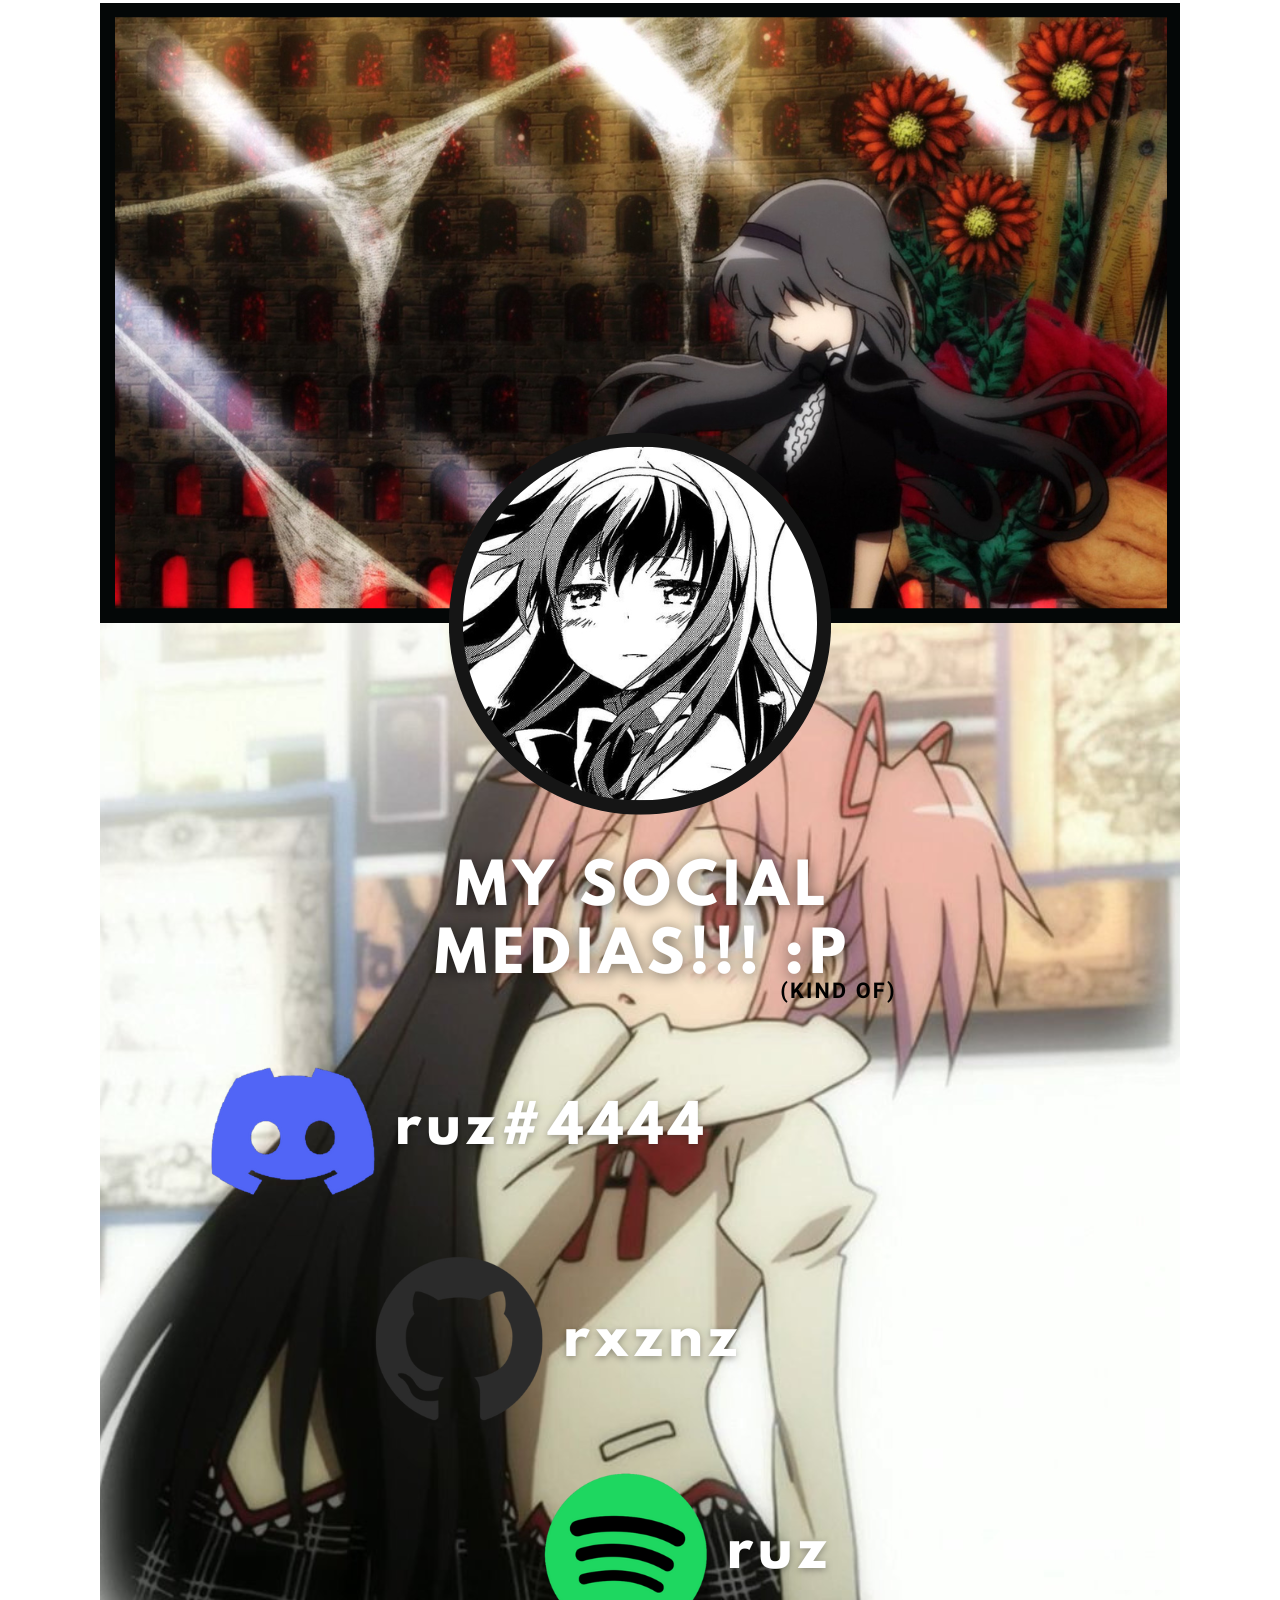
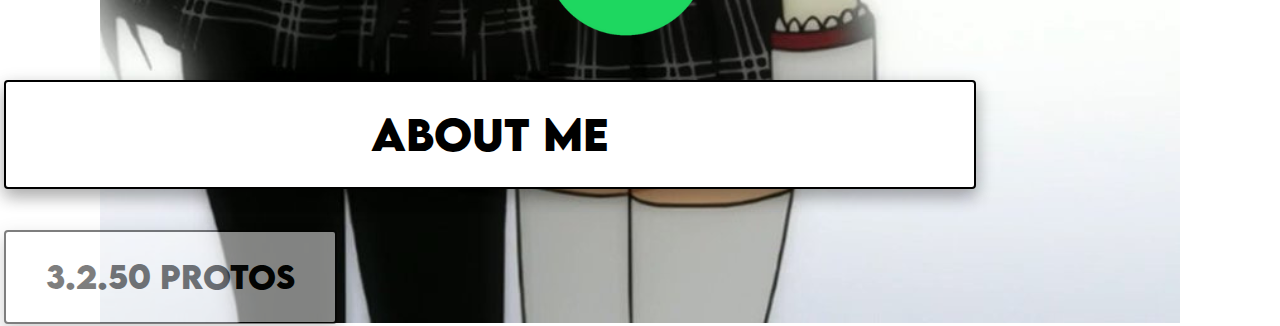
==== index.html @ 3820911e "Update index.html" ====
<!DOCTYPE html>
<html>
<head>
<title>urmom</title>

<meta content="helloo!!" property="og:title" />
<meta content="idk lol" property="og:description" />
<meta content="https://ruzsian.gq" property="og:url" />
<meta name="og:image" itemprop="image" content="https://ruzsian.gq/Assets/pictures/homuraembed.jpg" />
<meta content="#E3F8FF" data-react-helmet="true" name="theme-color" />
<meta name="twitter:card" content="summary_large_image">

</head>

<link href="index.css" rel="stylesheet" type="text/css">
<body>

<a href="./Others/AboutMe/aboutme.html" class="button">About Me</a>

<a href="./Others/hehe/hu-tao-pranked.gif" class="protos">3.2.50 protos</a>

</body>

</body>
</html>
---- index.css ----
@font-face {
   font-family: 'LemonBold';
   src: url(./Assets/fonts/LEMONMILK-Bold.otf);
}
body {
    background-image: url(./Assets/pictures/homura.png);
    background-position: center;
    background-repeat: no-repeat;
    display: block;
    height: 1910px;
}

.button {
  font-family: 'LemonBold';
  background-color: white;
  border: black solid 2px;
  box-shadow: 0 8px 16px 0 rgba(0,0,0,0.2), 0 6px 20px 0 rgba(0,0,0,0.19);
  transition-duration: 0.25s;
  border-radius: 4px;
  color: black;
  padding: 25px 365px;
  text-decoration: none;
  font-size: 41px;
  position: absolute;
  top: 1680px;
  left: 4px;
}

.protos {
  font-family: 'LemonBold';
  background-color: white;
  border: black solid 2px;
  box-shadow: 0 8px 16px 0 rgba(0,0,0,0.2), 0 6px 20px 0 rgba(0,0,0,0.19);
  transition-duration: 0.25s;
  border-radius: 4px;
  color: black;
  padding: 25px 40px;
  text-decoration: none;
  font-size: 30px;
  position: absolute;
  top: 1830px;
  left: 4px;
  opacity: 50%;
}

.button:hover {
  background-color: black;
  color: white;
}

.protos:hover {
  background-color: black;
  color: white;
}
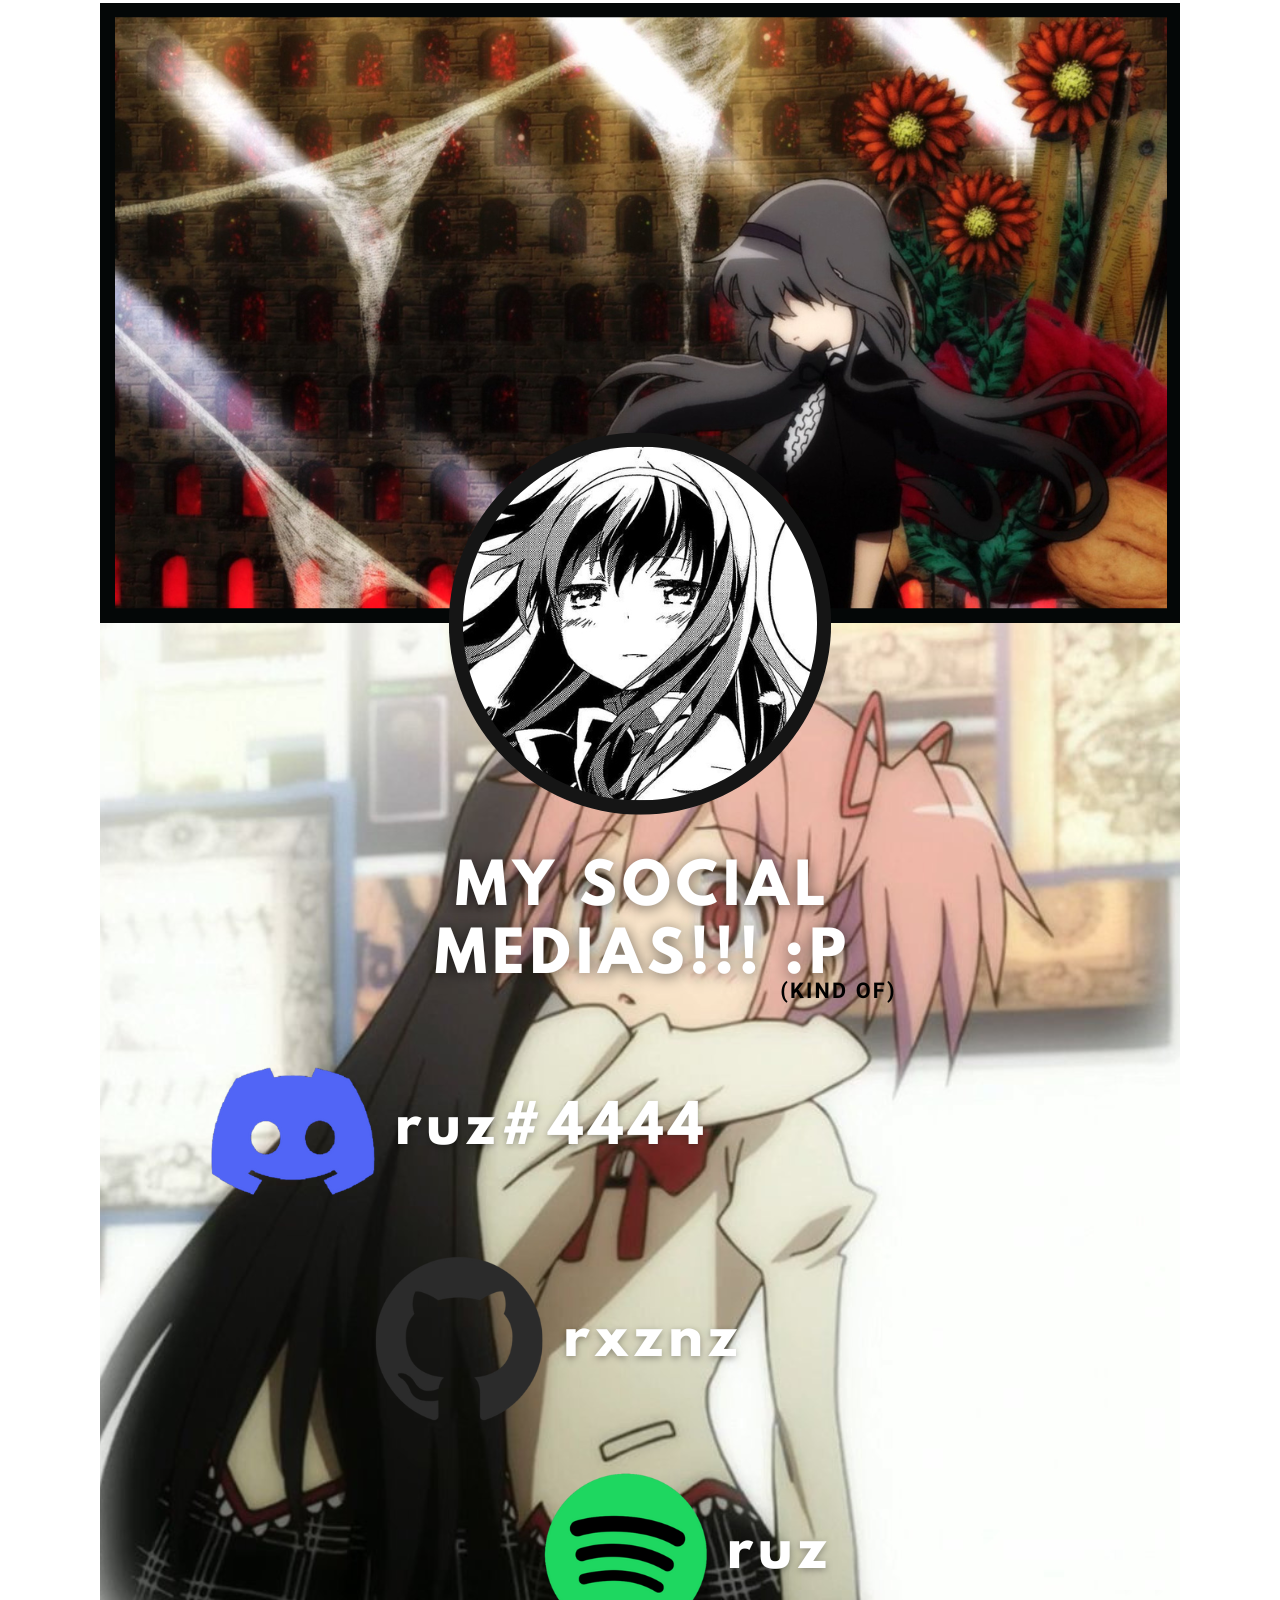
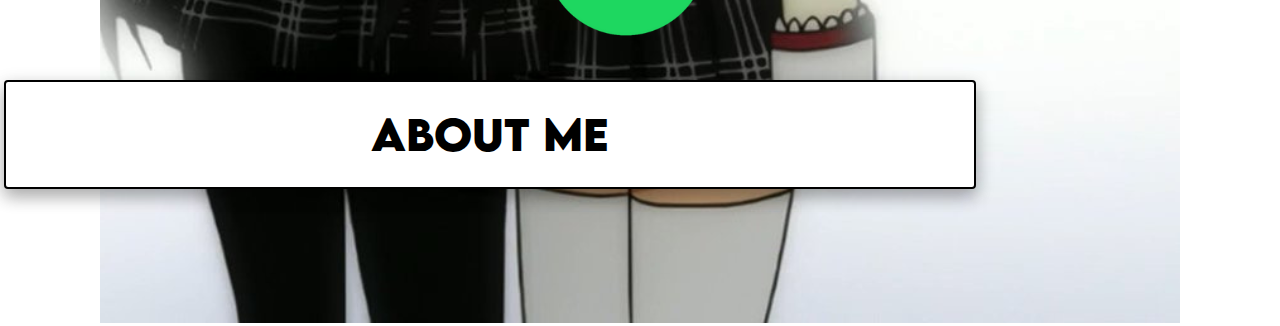
==== commit 46309c5d: "Update index.html" ====
--- a/index.html
+++ b/index.html
@@ -7,7 +7,7 @@
 <meta content="idk lol" property="og:description" />
 <meta content="https://ruzsian.gq" property="og:url" />
 <meta name="og:image" itemprop="image" content="https://ruzsian.gq/Assets/pictures/homuraembed.jpg" />
-<meta content="#E3F8FF" data-react-helmet="true" name="theme-color" />
+<meta content="#250040" data-react-helmet="true" name="theme-color" />
 <meta name="twitter:card" content="summary_large_image">
 
 </head>
@@ -17,8 +17,6 @@
 
 <a href="./Others/AboutMe/aboutme.html" class="button">About Me</a>
 
-<a href="./Others/hehe/hu-tao-pranked.gif" class="protos">3.2.50 protos</a>
-
 </body>
 
 </body>
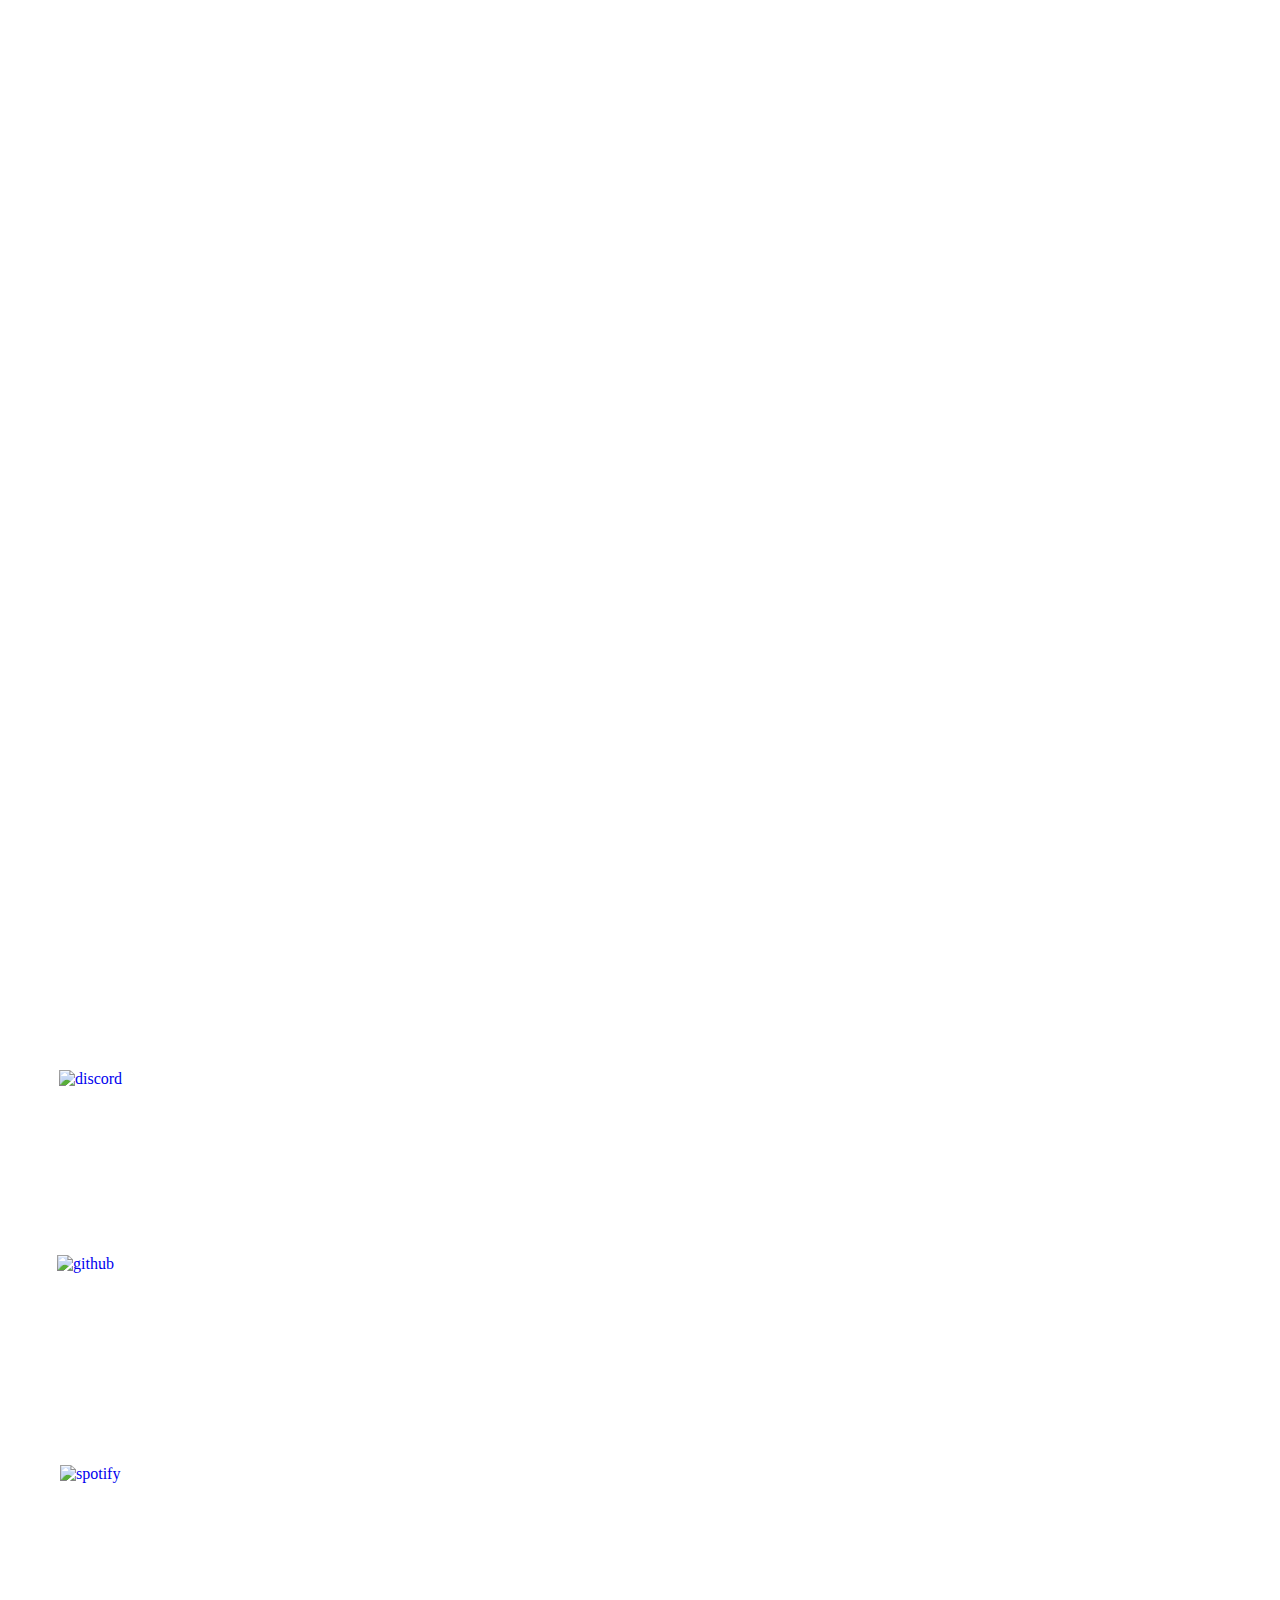
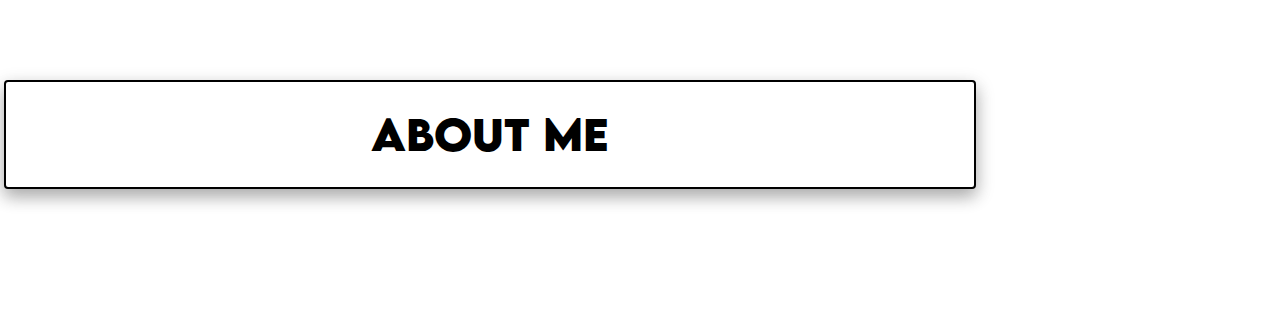
==== commit 5fca56f7: "Update index.html" ====
--- a/index.html
+++ b/index.html
@@ -6,8 +6,8 @@
 <meta content="helloo!!" property="og:title" />
 <meta content="idk lol" property="og:description" />
 <meta content="https://ruzsian.gq" property="og:url" />
-<meta name="og:image" itemprop="image" content="https://ruzsian.gq/Assets/pictures/homuraembed.jpg" />
-<meta content="#250040" data-react-helmet="true" name="theme-color" />
+<meta name="og:image" itemprop="image" content="https://ruzsian.gq/Assets/pictures/homuraembed2.jpg" />
+<meta content="#10001c" data-react-helmet="true" name="theme-color" />
 <meta name="twitter:card" content="summary_large_image">
 
 </head>
@@ -15,6 +15,15 @@
 <link href="index.css" rel="stylesheet" type="text/css">
 <body>
 
+<a href="https://discordapp.com/users/802204043459297330">
+<img src="./Assets/pictures/discord.png" class="discord" alt="discord"></a>
+
+<a href="https://github.com/rxznz">
+<img src="./Assets/pictures/github.png" class="github" alt="github"></a>
+
+<a href="https://open.spotify.com/user/qxgb545kzt0q5npse391uaocq?si=J06RYvL1QLm3ioPQu7YIIw&utm_source=copy-link">
+<img src="./Assets/pictures/spotify.png" class="spotify" alt="spotify"></a>
+
 <a href="./Others/AboutMe/aboutme.html" class="button">About Me</a>
 
 </body>
--- a/index.css
+++ b/index.css
@@ -3,7 +3,7 @@
    src: url(./Assets/fonts/LEMONMILK-Bold.otf);
 }
 body {
-    background-image: url(./Assets/pictures/homura.png);
+    background-image: url(./Assets/pictures/homura2.png);
     background-position: center;
     background-repeat: no-repeat;
     display: block;
@@ -26,29 +26,28 @@
   left: 4px;
 }
 
-.protos {
-  font-family: 'LemonBold';
-  background-color: white;
-  border: black solid 2px;
-  box-shadow: 0 8px 16px 0 rgba(0,0,0,0.2), 0 6px 20px 0 rgba(0,0,0,0.19);
-  transition-duration: 0.25s;
-  border-radius: 4px;
-  color: black;
-  padding: 25px 40px;
-  text-decoration: none;
-  font-size: 30px;
+.discord {
   position: absolute;
-  top: 1830px;
-  left: 4px;
-  opacity: 50%;
+  width: 170px;
+  top: 1070px;
+  left: 59px;
+}
+
+.github {
+  position: absolute;
+  width: 170px;
+  top: 1255px;
+  left: 57px;
+}
+
+.spotify {
+  position: absolute;
+  width: 165px;
+  top: 1465px;
+  left: 60px;
 }
 
 .button:hover {
   background-color: black;
   color: white;
 }
-
-.protos:hover {
-  background-color: black;
-  color: white;
-}
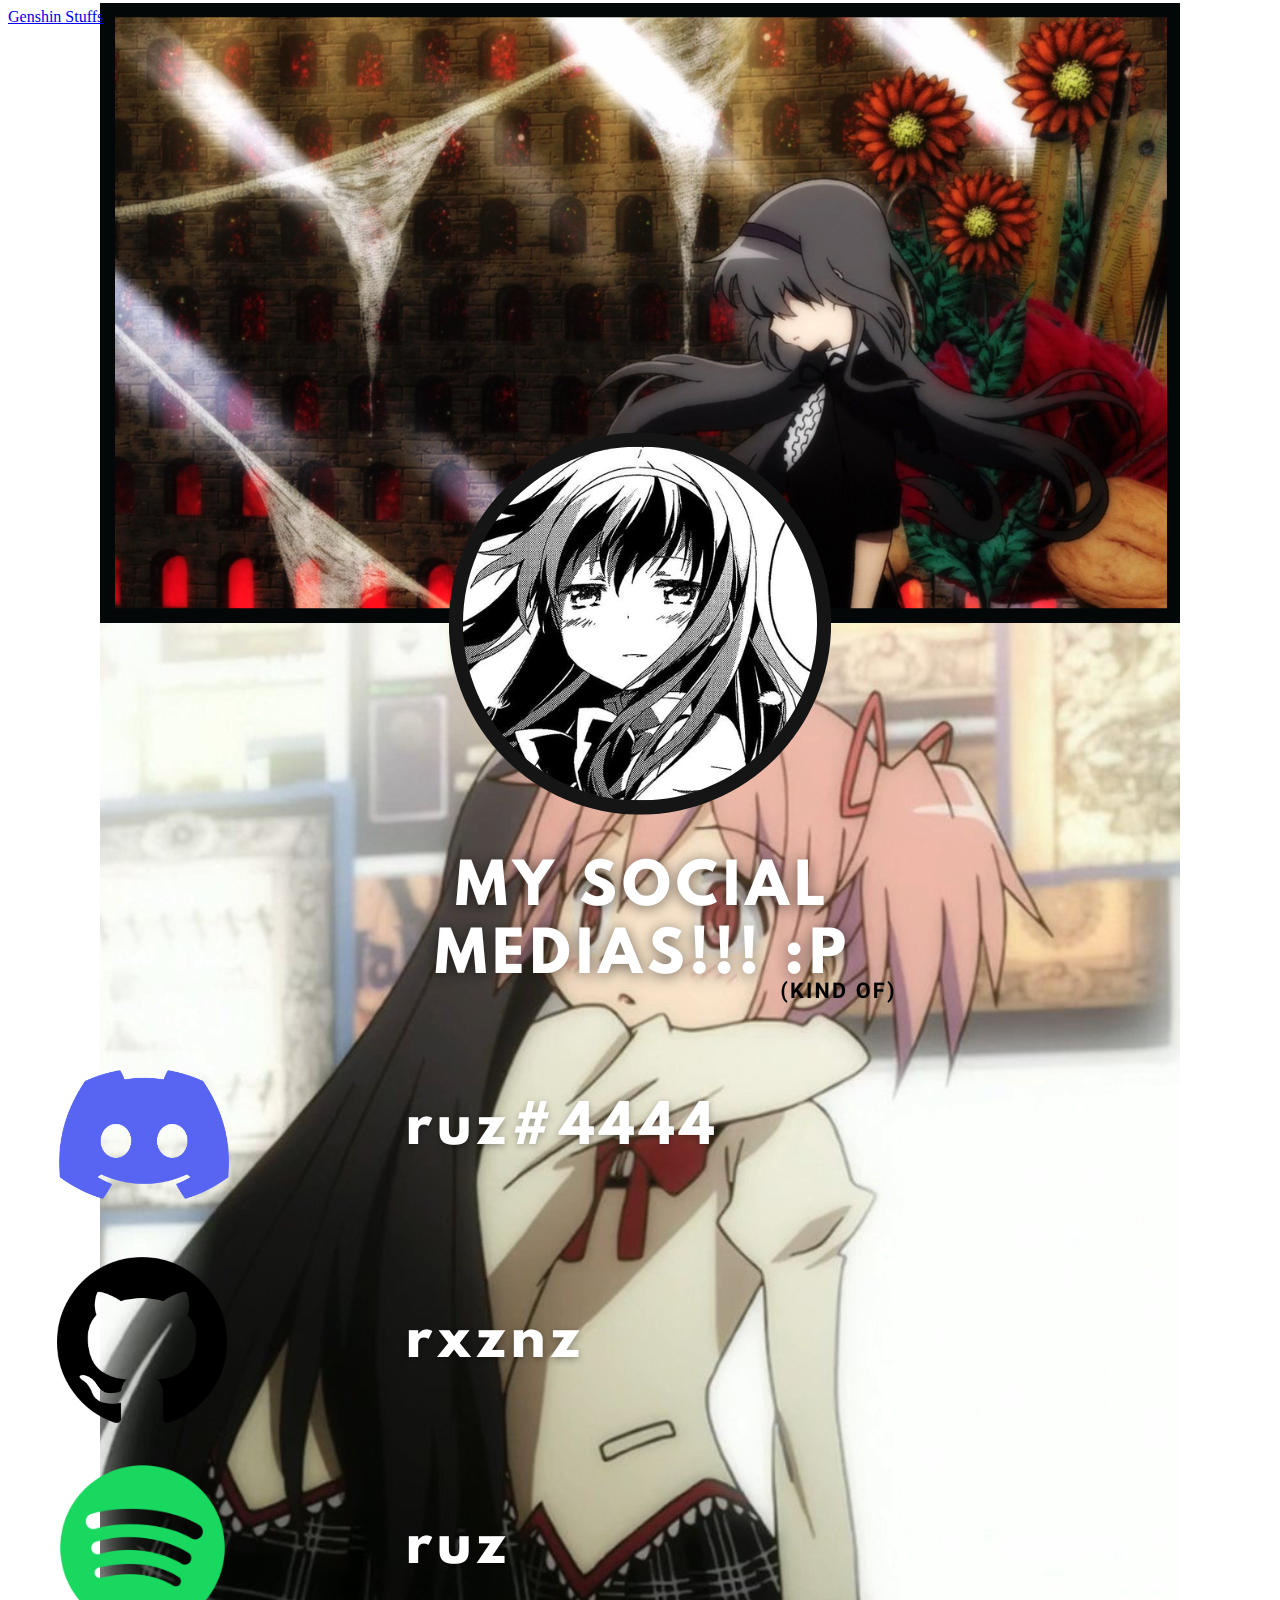
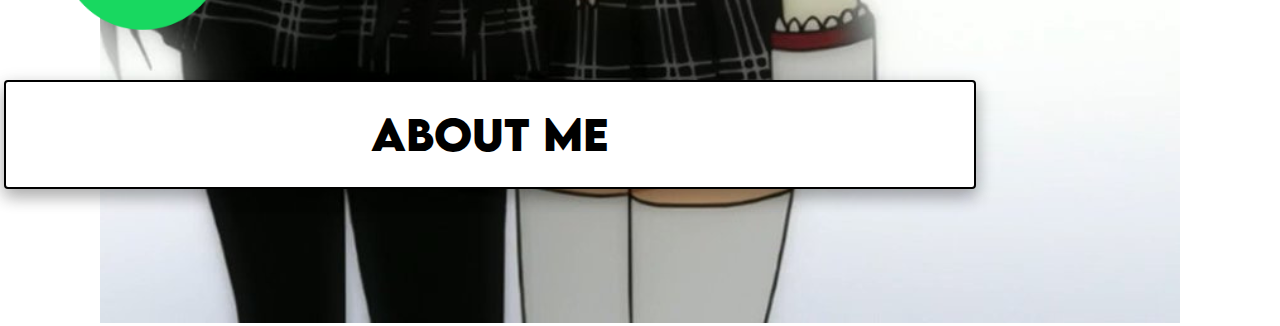
==== commit f1d41215: "Update index.html" ====
--- a/index.html
+++ b/index.html
@@ -26,6 +26,8 @@
 
 <a href="./Others/AboutMe/aboutme.html" class="button">About Me</a>
 
+<a href="./Others/Genshin/index.html" class="genshin">Genshin Stuffs</a>
+
 </body>
 
 </body>
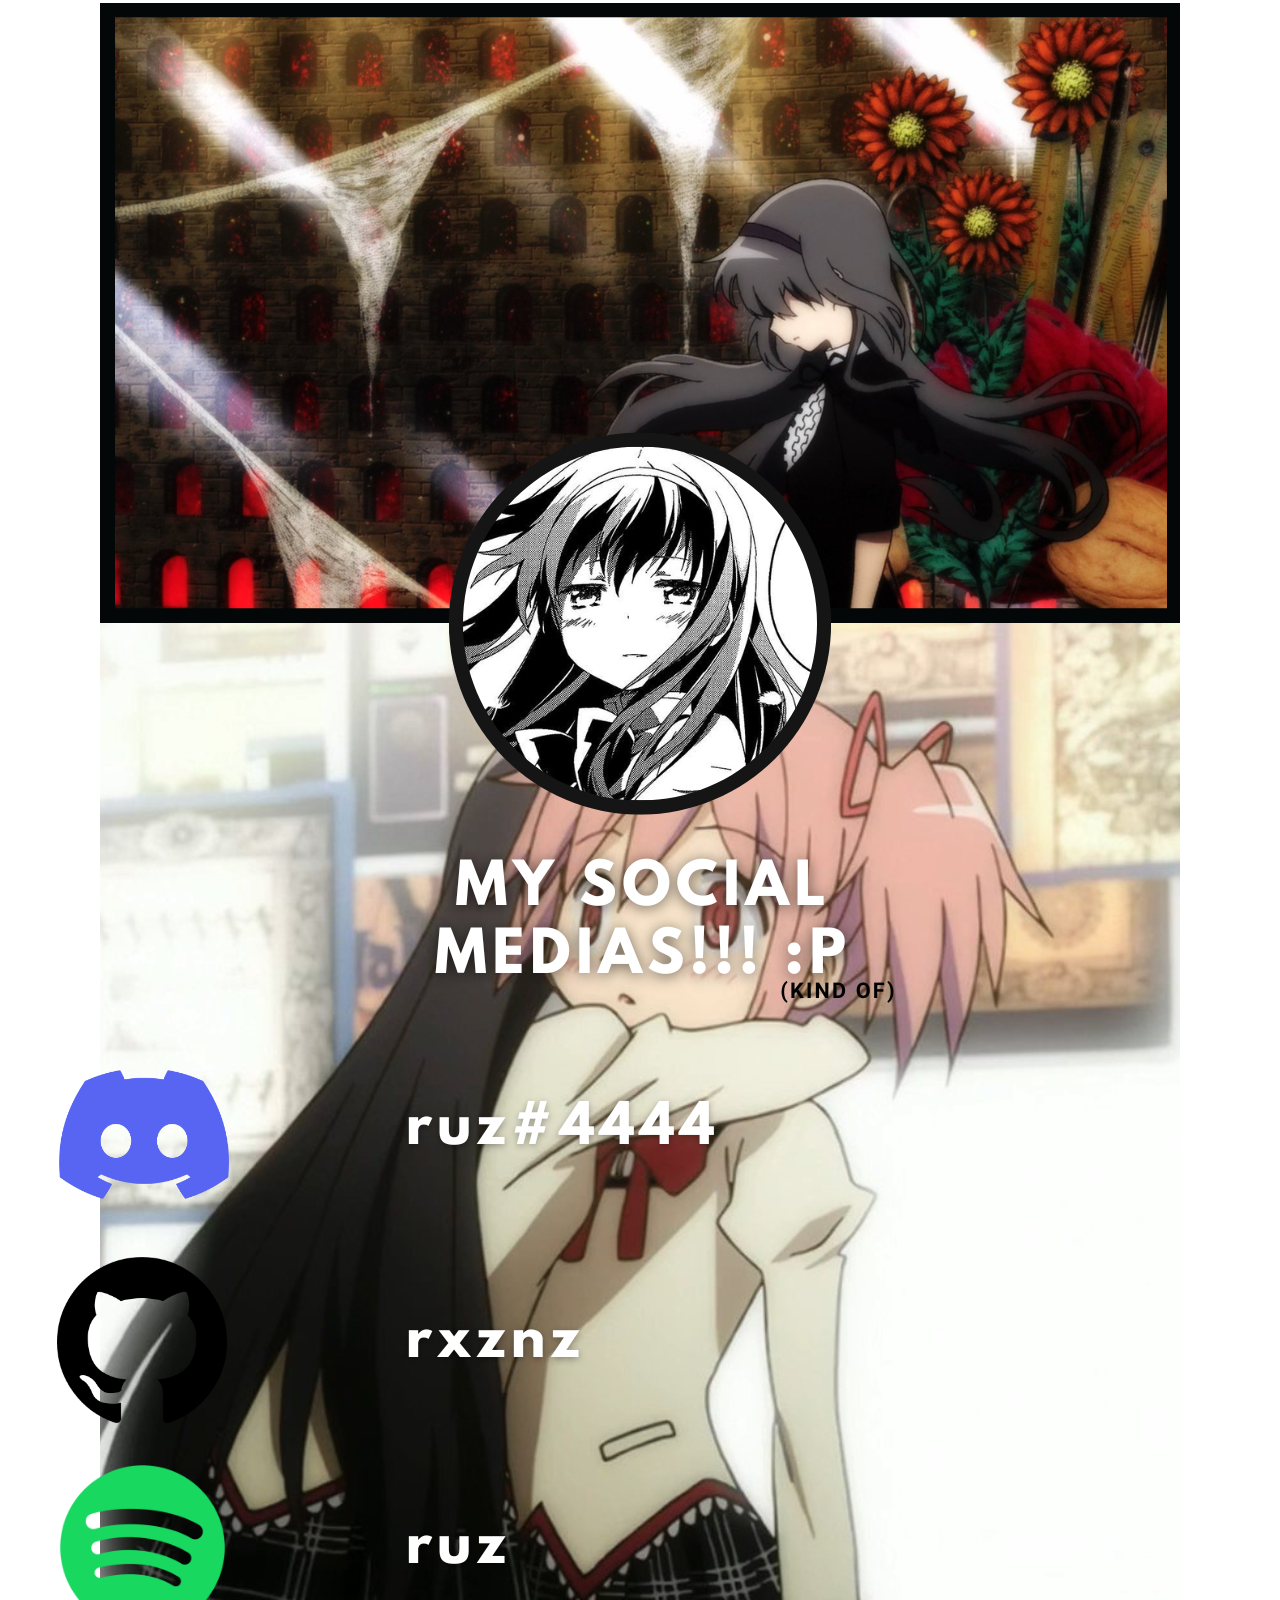
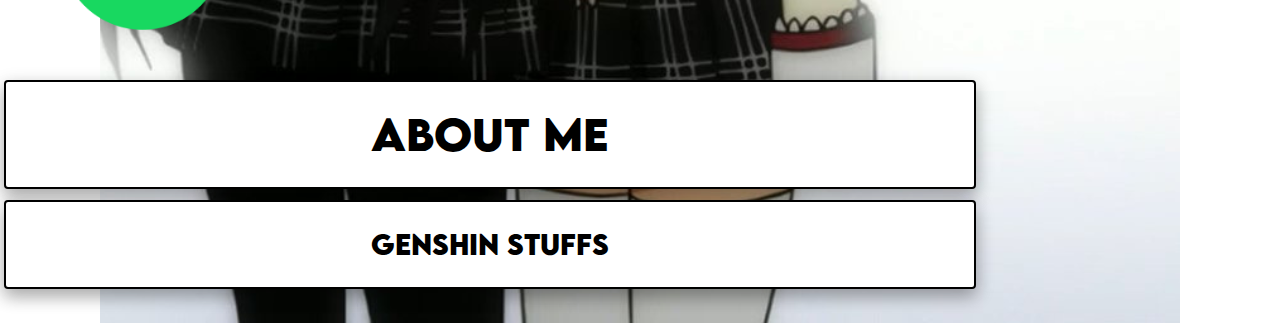
==== commit 376d7467: "Update index.html" ====
--- a/index.html
+++ b/index.html
@@ -3,6 +3,7 @@
 <head>
 <title>urmom</title>
 
+<meta name="viewport" content="width=device-width, initial-scale=1">
 <meta content="helloo!!" property="og:title" />
 <meta content="idk lol" property="og:description" />
 <meta content="https://ruzsian.gq" property="og:url" />
--- a/index.css
+++ b/index.css
@@ -26,6 +26,22 @@
   left: 4px;
 }
 
+.genshin {
+  font-family: 'LemonBold';
+  background-color: white;
+  border: black solid 2px;
+  box-shadow: 0 8px 16px 0 rgba(0,0,0,0.2), 0 6px 20px 0 rgba(0,0,0,0.19);
+  transition-duration: 0.25s;
+  border-radius: 4px;
+  color: black;
+  padding: 25px 365px;
+  text-decoration: none;
+  font-size: 26px;
+  position: absolute;
+  top: 1800px;
+  left: 4px;
+}
+
 .discord {
   position: absolute;
   width: 170px;
@@ -51,3 +67,8 @@
   background-color: black;
   color: white;
 }
+
+.genshin:hover {
+  background-color: black;
+  color: white;
+}
